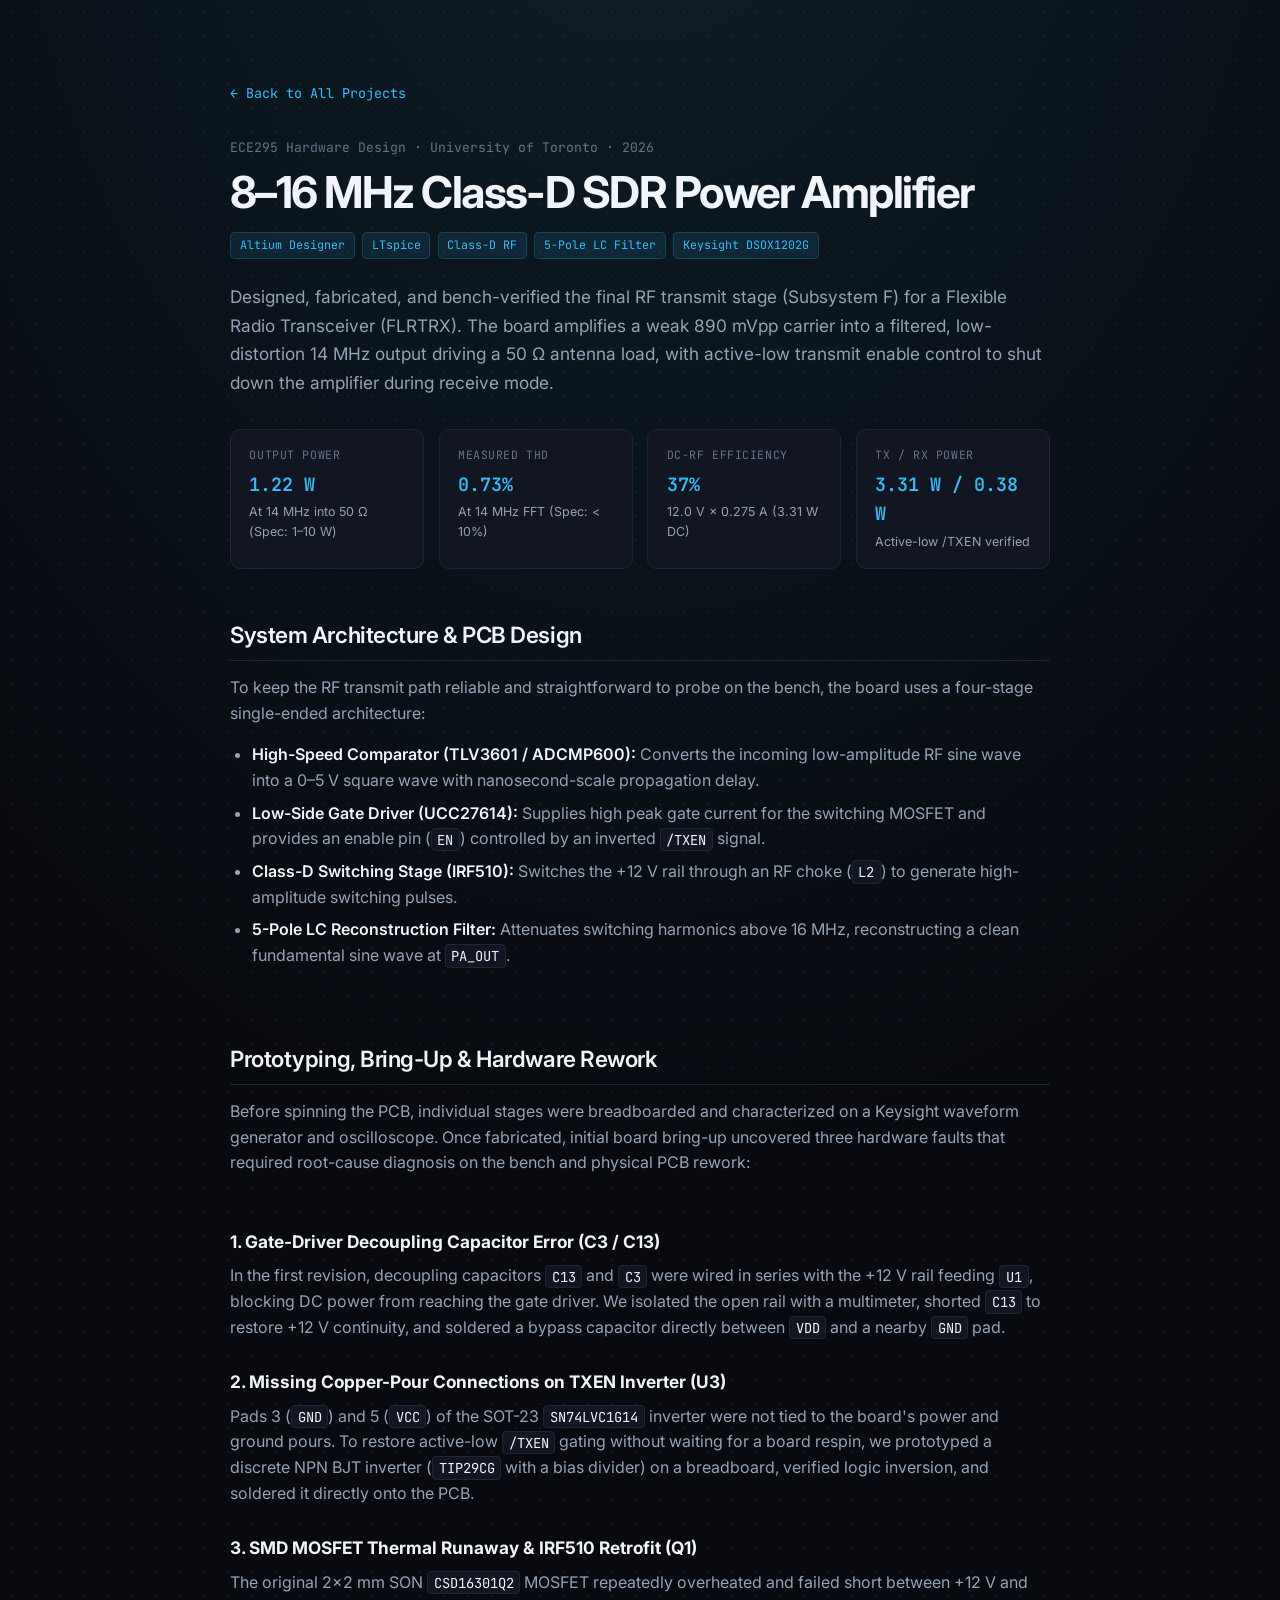
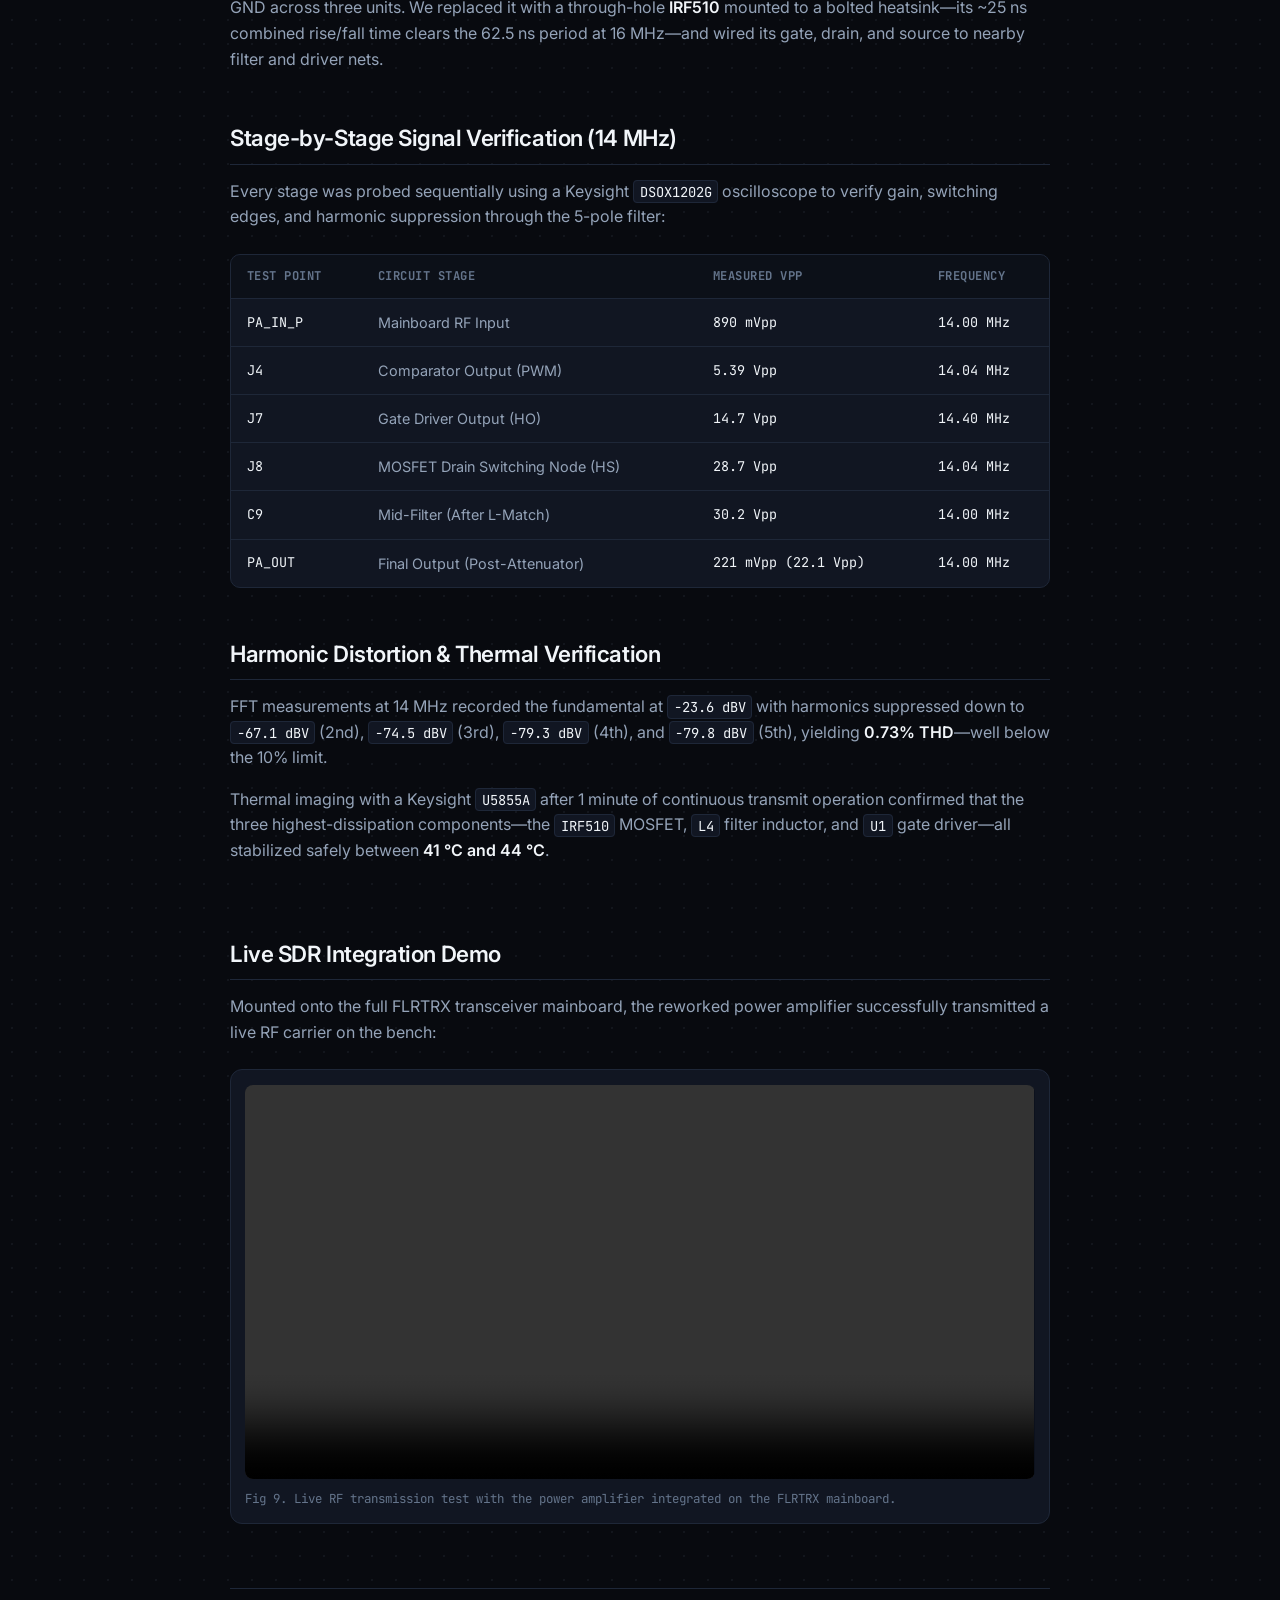
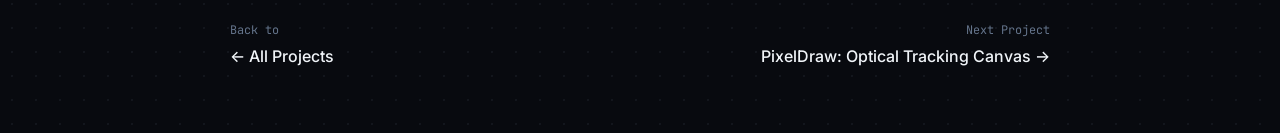
==== projects/sdr-power-amp/index.html @ eee599a6 "Create index.html" ====
<!doctype html>
<html lang="en">
<head>
  <meta charset="utf-8">
  <meta name="viewport" content="width=device-width, initial-scale=1">
  <title>8–16 MHz Class-D SDR Power Amplifier — Luca Mammone</title>
  <meta name="description" content="Design, PCB layout, bench debugging, and RF verification of an 8–16 MHz Class-D power amplifier and 5-pole LC filter for a Software-Defined Radio.">
  <link rel="preconnect" href="https://fonts.googleapis.com">
  <link rel="preconnect" href="https://fonts.gstatic.com" crossorigin>
  <link href="https://fonts.googleapis.com/css2?family=Inter:wght@400;500;600;700&family=JetBrains+Mono:wght@400;500&display=swap" rel="stylesheet">
  <link rel="stylesheet" href="../../style.css">
  <link rel="stylesheet" href="project.css">
</head>
<body>
  <div class="container">
    <article class="article">

      <a href="../../" class="back-link">← Back to All Projects</a>

      <div class="proj-meta">ECE295 Hardware Design · University of Toronto · 2026</div>
      <h1>8–16 MHz Class-D SDR Power Amplifier</h1>

      <div class="tags" style="margin-bottom: 1.5rem;">
        <span>Altium Designer</span>
        <span>LTspice</span>
        <span>Class-D RF</span>
        <span>5-Pole LC Filter</span>
        <span>Keysight DSOX1202G</span>
      </div>

      <p class="lede">
        Designed, fabricated, and bench-verified the final RF transmit stage (Subsystem F) for a Flexible Radio Transceiver (FLRTRX). 
        The board amplifies a weak 890 mVpp carrier into a filtered, low-distortion 14 MHz output driving a 50 &Omega; antenna load, 
        with active-low transmit enable control to shut down the amplifier during receive mode.
      </p>

      <!-- Spec Summary -->
      <div class="spec-grid">
        <div class="spec-box">
          <div class="spec-label">Output Power</div>
          <div class="spec-value">1.22 W</div>
          <div class="spec-note">At 14 MHz into 50 &Omega; (Spec: 1–10 W)</div>
        </div>
        <div class="spec-box">
          <div class="spec-label">Measured THD</div>
          <div class="spec-value">0.73%</div>
          <div class="spec-note">At 14 MHz FFT (Spec: &lt; 10%)</div>
        </div>
        <div class="spec-box">
          <div class="spec-label">DC-RF Efficiency</div>
          <div class="spec-value">37%</div>
          <div class="spec-note">12.0 V &times; 0.275 A (3.31 W DC)</div>
        </div>
        <div class="spec-box">
          <div class="spec-label">TX / RX Power</div>
          <div class="spec-value">3.31 W / 0.38 W</div>
          <div class="spec-note">Active-low /TXEN verified</div>
        </div>
      </div>

      <!-- Architecture -->
      <h2>System Architecture &amp; PCB Design</h2>
      <p>
        To keep the RF transmit path reliable and straightforward to probe on the bench, the board uses a four-stage single-ended architecture:
      </p>
      <ul>
        <li><strong>High-Speed Comparator (TLV3601 / ADCMP600):</strong> Converts the incoming low-amplitude RF sine wave into a 0–5 V square wave with nanosecond-scale propagation delay.</li>
        <li><strong>Low-Side Gate Driver (UCC27614):</strong> Supplies high peak gate current for the switching MOSFET and provides an enable pin (<code>EN</code>) controlled by an inverted <code>/TXEN</code> signal.</li>
        <li><strong>Class-D Switching Stage (IRF510):</strong> Switches the +12 V rail through an RF choke (<code>L2</code>) to generate high-amplitude switching pulses.</li>
        <li><strong>5-Pole LC Reconstruction Filter:</strong> Attenuates switching harmonics above 16 MHz, reconstructing a clean fundamental sine wave at <code>PA_OUT</code>.</li>
      </ul>

      <div class="figure">
        <img src="images/schematic.png" alt="Altium Schematic of the Class-D Power Amplifier and 5-Pole LC Filter" onerror="this.closest('.figure').style.display='none'">
        <div class="caption">Fig 1. Altium schematic divided into Inverter, Comparator, Gate Driver, Class-D Amplifier, and 5-Pole LC Filter blocks.</div>
      </div>

      <div class="gallery-2">
        <div class="figure">
          <img src="images/pcb-2d.png" alt="Altium 2D PCB Layout" onerror="this.closest('.figure').style.display='none'">
          <div class="caption">Fig 2. 2-layer Altium PCB layout with top +12 V copper pour and bottom GND plane.</div>
        </div>
        <div class="figure">
          <img src="images/pcb-3d.png" alt="Altium 3D PCB Render" onerror="this.closest('.figure').style.display='none'">
          <div class="caption">Fig 3. 3D board render showing the revised MOSFET footprint and decoupling placement.</div>
        </div>
      </div>

      <!-- Prototyping & Debugging -->
      <h2>Prototyping, Bring-Up &amp; Hardware Rework</h2>
      <p>
        Before spinning the PCB, individual stages were breadboarded and characterized on a Keysight waveform generator and oscilloscope. 
        Once fabricated, initial board bring-up uncovered three hardware faults that required root-cause diagnosis on the bench and physical PCB rework:
      </p>

      <div class="gallery-2">
        <div class="figure">
          <img src="images/breadboard.jpg" alt="Breadboard prototype under oscilloscope probe" onerror="this.closest('.figure').style.display='none'">
          <div class="caption">Fig 4. Early breadboard stage validation using SMD breakout adapters.</div>
        </div>
        <div class="figure">
          <img src="images/bench-scope.jpg" alt="Keysight DSOX1202G oscilloscope waveform verification" onerror="this.closest('.figure').style.display='none'">
          <div class="caption">Fig 5. Bench verification of comparator switching edges against the RF sine input.</div>
        </div>
      </div>

      <h3>1. Gate-Driver Decoupling Capacitor Error (C3 / C13)</h3>
      <p>
        In the first revision, decoupling capacitors <code>C13</code> and <code>C3</code> were wired in series with the +12 V rail feeding <code>U1</code>, blocking DC power from reaching the gate driver. 
        We isolated the open rail with a multimeter, shorted <code>C13</code> to restore +12 V continuity, and soldered a bypass capacitor directly between <code>VDD</code> and a nearby <code>GND</code> pad.
      </p>

      <h3>2. Missing Copper-Pour Connections on TXEN Inverter (U3)</h3>
      <p>
        Pads 3 (<code>GND</code>) and 5 (<code>VCC</code>) of the SOT-23 <code>SN74LVC1G14</code> inverter were not tied to the board's power and ground pours. 
        To restore active-low <code>/TXEN</code> gating without waiting for a board respin, we prototyped a discrete NPN BJT inverter (<code>TIP29CG</code> with a bias divider) on a breadboard, verified logic inversion, and soldered it directly onto the PCB.
      </p>

      <h3>3. SMD MOSFET Thermal Runaway &amp; IRF510 Retrofit (Q1)</h3>
      <p>
        The original 2&times;2 mm SON <code>CSD16301Q2</code> MOSFET repeatedly overheated and failed short between +12 V and GND across three units. 
        We replaced it with a through-hole <strong>IRF510</strong> mounted to a bolted heatsink—its ~25 ns combined rise/fall time clears the 62.5 ns period at 16 MHz—and wired its gate, drain, and source to nearby filter and driver nets.
      </p>

      <div class="figure">
        <img src="images/assembled-pcb.jpg" alt="Final Assembled and Reworked Power Amplifier PCB" onerror="this.closest('.figure').style.display='none'">
        <div class="caption">Fig 6. Final working PCB featuring the bolted heatsinked IRF510 retrofit, discrete TIP29CG inverter patch, and corrected C3/C13 decoupling.</div>
      </div>

      <!-- Signal Transformation -->
      <h2>Stage-by-Stage Signal Verification (14 MHz)</h2>
      <p>
        Every stage was probed sequentially using a Keysight <code>DSOX1202G</code> oscilloscope to verify gain, switching edges, and harmonic suppression through the 5-pole filter:
      </p>

      <div class="table-wrap">
        <table>
          <thead>
            <tr>
              <th>Test Point</th>
              <th>Circuit Stage</th>
              <th>Measured Vpp</th>
              <th>Frequency</th>
            </tr>
          </thead>
          <tbody>
            <tr>
              <td>PA_IN_P</td>
              <td>Mainboard RF Input</td>
              <td class="mono">890 mVpp</td>
              <td class="mono">14.00 MHz</td>
            </tr>
            <tr>
              <td>J4</td>
              <td>Comparator Output (PWM)</td>
              <td class="mono">5.39 Vpp</td>
              <td class="mono">14.04 MHz</td>
            </tr>
            <tr>
              <td>J7</td>
              <td>Gate Driver Output (HO)</td>
              <td class="mono">14.7 Vpp</td>
              <td class="mono">14.40 MHz</td>
            </tr>
            <tr>
              <td>J8</td>
              <td>MOSFET Drain Switching Node (HS)</td>
              <td class="mono">28.7 Vpp</td>
              <td class="mono">14.04 MHz</td>
            </tr>
            <tr>
              <td>C9</td>
              <td>Mid-Filter (After L-Match)</td>
              <td class="mono">30.2 Vpp</td>
              <td class="mono">14.00 MHz</td>
            </tr>
            <tr>
              <td>PA_OUT</td>
              <td>Final Output (Post-Attenuator)</td>
              <td class="mono">221 mVpp (22.1 Vpp)</td>
              <td class="mono">14.00 MHz</td>
            </tr>
          </tbody>
        </table>
      </div>

      <h2>Harmonic Distortion &amp; Thermal Verification</h2>
      <p>
        FFT measurements at 14 MHz recorded the fundamental at <code>&minus;23.6 dBV</code> with harmonics suppressed down to <code>&minus;67.1 dBV</code> (2nd), <code>&minus;74.5 dBV</code> (3rd), <code>&minus;79.3 dBV</code> (4th), and <code>&minus;79.8 dBV</code> (5th), yielding <strong>0.73% THD</strong>—well below the 10% limit.
      </p>
      <p>
        Thermal imaging with a Keysight <code>U5855A</code> after 1 minute of continuous transmit operation confirmed that the three highest-dissipation components—the <code>IRF510</code> MOSFET, <code>L4</code> filter inductor, and <code>U1</code> gate driver—all stabilized safely between <strong>41 &deg;C and 44 &deg;C</strong>.
      </p>

      <div class="gallery-2">
        <div class="figure">
          <img src="images/fft-thd.png" alt="14 MHz FFT Spectrum showing 0.73% THD" onerror="this.closest('.figure').style.display='none'">
          <div class="caption">Fig 7. Output FFT at 14 MHz showing 43.5 dB of 2nd-harmonic suppression (0.73% THD).</div>
        </div>
        <div class="figure">
          <img src="images/thermal.png" alt="Keysight U5855A Thermal Imaging of IRF510, L4, and U1" onerror="this.closest('.figure').style.display='none'">
          <div class="caption">Fig 8. Keysight U5855A thermal check after 1 minute of TX: Q1, L4, and U1 all held at 41–44 &deg;C.</div>
        </div>
      </div>

      <!-- Live Working Demo -->
      <h2>Live SDR Integration Demo</h2>
      <p>
        Mounted onto the full FLRTRX transceiver mainboard, the reworked power amplifier successfully transmitted a live RF carrier on the bench:
      </p>

      <div class="figure">
        <video controls playsinline preload="metadata">
          <source src="images/demo.mp4" type="video/mp4">
          <source src="images/demo.mov" type="video/quicktime">
        </video>
        <div class="caption">Fig 9. Live RF transmission test with the power amplifier integrated on the FLRTRX mainboard.</div>
      </div>

      <!-- Bottom Navigation -->
      <nav class="bottom-nav">
        <div>
          <span class="nav-hint">Back to</span>
          <a href="../../">← All Projects</a>
        </div>
        <div style="text-align: right;">
          <span class="nav-hint">Next Project</span>
          <a href="../pixeldraw/">PixelDraw: Optical Tracking Canvas →</a>
        </div>
      </nav>

    </article>
  </div>
</body>
</html>
---- style.css ----
:root {
  --bg: #080a0f;
  --surface: #111622;
  --surface-hover: #161d2d;
  --border: #1e2738;
  --border-bright: #334155;
  --text-main: #f1f5f9;
  --text-muted: #94a3b8;
  --text-dim: #64748b;
  --accent: #38bdf8;
  --accent-dim: rgba(56, 189, 248, 0.1);
  --green: #10b981;
}

* {
  box-sizing: border-box;
  margin: 0;
  padding: 0;
}

body {
  background-color: var(--bg);
  background-image:
    radial-gradient(ellipse 80% 45% at 50% -10%, rgba(56, 189, 248, 0.12), transparent),
    radial-gradient(rgba(148, 163, 184, 0.08) 1px, transparent 1px);
  background-size: 100% 100%, 24px 24px;
  color: var(--text-main);
  font-family: 'Inter', -apple-system, BlinkMacSystemFont, sans-serif;
  line-height: 1.6;
  -webkit-font-smoothing: antialiased;
}

.container {
  max-width: 1020px;
  margin: 0 auto;
  padding: 5rem 1.5rem 4rem;
}

/* Hero Section */
.hero {
  margin-bottom: 4.5rem;
  padding-bottom: 3.5rem;
  border-bottom: 1px solid var(--border);
}

.status-badge {
  display: inline-flex;
  align-items: center;
  gap: 0.55rem;
  background: rgba(16, 185, 129, 0.08);
  border: 1px solid rgba(16, 185, 129, 0.28);
  color: #34d399;
  font-family: 'JetBrains Mono', monospace;
  font-size: 0.78rem;
  padding: 0.38rem 0.85rem;
  border-radius: 999px;
  margin-bottom: 1.5rem;
}

.pulse-dot {
  width: 7px;
  height: 7px;
  background-color: var(--green);
  border-radius: 50%;
  box-shadow: 0 0 8px var(--green);
  animation: pulse 2s infinite;
}

@keyframes pulse {
  0%, 100% { opacity: 1; transform: scale(1); }
  50% { opacity: 0.5; transform: scale(0.85); }
}

h1 {
  font-size: clamp(2.5rem, 5vw, 3.5rem);
  font-weight: 700;
  letter-spacing: -0.035em;
  line-height: 1.1;
  margin-bottom: 0.5rem;
}

.subtitle {
  font-size: 1.15rem;
  color: var(--accent);
  font-weight: 500;
  margin-bottom: 1.25rem;
}

.bio {
  color: var(--text-muted);
  max-width: 64ch;
  font-size: 1.02rem;
  margin-bottom: 2rem;
}

.links {
  display: flex;
  flex-wrap: wrap;
  gap: 0.75rem;
}

.btn {
  display: inline-flex;
  align-items: center;
  padding: 0.62rem 1.2rem;
  border-radius: 8px;
  font-size: 0.9rem;
  font-weight: 500;
  text-decoration: none;
  transition: all 0.18s ease;
}

.btn-primary {
  background-color: var(--text-main);
  color: var(--bg);
  font-weight: 600;
}

.btn-primary:hover {
  background-color: #ffffff;
  transform: translateY(-1px);
  box-shadow: 0 6px 20px rgba(255, 255, 255, 0.12);
}

.btn-secondary {
  background-color: var(--surface);
  color: var(--text-main);
  border: 1px solid var(--border);
}

.btn-secondary:hover {
  background-color: var(--surface-hover);
  border-color: var(--border-bright);
  transform: translateY(-1px);
}

/* Section Header */
.section-header {
  display: flex;
  justify-content: space-between;
  align-items: baseline;
  margin-bottom: 2rem;
}

h2 {
  font-size: 1.6rem;
  font-weight: 600;
  letter-spacing: -0.02em;
}

.mono-label {
  font-family: 'JetBrains Mono', monospace;
  font-size: 0.8rem;
  color: var(--text-dim);
  text-transform: uppercase;
  letter-spacing: 0.05em;
}

/* Project Grid */
.project-grid {
  display: grid;
  grid-template-columns: repeat(auto-fill, minmax(300px, 1fr));
  gap: 1.5rem;
}

.card {
  background-color: var(--surface);
  border: 1px solid var(--border);
  border-radius: 14px;
  overflow: hidden;
  display: flex;
  flex-direction: column;
  transition: transform 0.2s ease, border-color 0.2s ease, box-shadow 0.2s ease;
}

.card:hover {
  transform: translateY(-4px);
  border-color: rgba(56, 189, 248, 0.45);
  box-shadow: 0 14px 32px rgba(0, 0, 0, 0.45);
}

.card-media {
  position: relative;
  height: 175px;
  background-color: #0c111d;
  background-image:
    linear-gradient(rgba(56, 189, 248, 0.06) 1px, transparent 1px),
    linear-gradient(90deg, rgba(56, 189, 248, 0.06) 1px, transparent 1px);
  background-size: 20px 20px;
  border-bottom: 1px solid var(--border);
  overflow: hidden;
}

.card-media img {
  width: 100%;
  height: 100%;
  object-fit: cover;
  display: block;
}

.year-tag {
  position: absolute;
  top: 0.75rem;
  right: 0.75rem;
  background: rgba(8, 10, 15, 0.85);
  backdrop-filter: blur(6px);
  border: 1px solid var(--border);
  color: var(--text-muted);
  font-family: 'JetBrains Mono', monospace;
  font-size: 0.74rem;
  padding: 0.2rem 0.55rem;
  border-radius: 6px;
}

.card-body {
  padding: 1.5rem;
  display: flex;
  flex-direction: column;
  flex-grow: 1;
}

.card h3 {
  font-size: 1.15rem;
  font-weight: 600;
  letter-spacing: -0.015em;
  margin-bottom: 0.6rem;
  color: var(--text-main);
}

.card-desc {
  color: var(--text-muted);
  font-size: 0.92rem;
  margin-bottom: 1.25rem;
  flex-grow: 1;
}

.tags {
  display: flex;
  flex-wrap: wrap;
  gap: 0.45rem;
  margin-bottom: 1.35rem;
}

.tags span {
  font-family: 'JetBrains Mono', monospace;
  font-size: 0.73rem;
  background: var(--accent-dim);
  color: var(--accent);
  border: 1px solid rgba(56, 189, 248, 0.2);
  padding: 0.2rem 0.55rem;
  border-radius: 5px;
}

.card-actions {
  display: flex;
  justify-content: space-between;
  align-items: center;
  padding-top: 1rem;
  border-top: 1px solid var(--border);
  font-size: 0.88rem;
}

.link-detail {
  color: var(--text-main);
  text-decoration: none;
  font-weight: 500;
  transition: color 0.15s ease;
}

.link-detail:hover {
  color: var(--accent);
}

.link-code {
  font-family: 'JetBrains Mono', monospace;
  color: var(--text-muted);
  text-decoration: none;
  font-size: 0.82rem;
  transition: color 0.15s ease;
}

.link-code:hover {
  color: var(--text-main);
}

/* Footer */
.footer {
  margin-top: 5rem;
  padding-top: 2rem;
  border-top: 1px solid var(--border);
  text-align: center;
  color: var(--text-dim);
  font-family: 'JetBrains Mono', monospace;
  font-size: 0.82rem;
}

@media (max-width: 640px) {
  .container {
    padding: 3rem 1.25rem 2.5rem;
  }
  .section-header {
    flex-direction: column;
    gap: 0.35rem;
  }
  .project-grid {
    grid-template-columns: 1fr;
  }
}
---- projects/sdr-power-amp/project.css ----
.article {
  max-width: 820px;
  margin: 0 auto;
}

.back-link {
  display: inline-flex;
  align-items: center;
  gap: 0.4rem;
  color: var(--accent);
  text-decoration: none;
  font-family: 'JetBrains Mono', monospace;
  font-size: 0.84rem;
  margin-bottom: 2rem;
}

.back-link:hover {
  text-decoration: underline;
}

.proj-meta {
  font-family: 'JetBrains Mono', monospace;
  font-size: 0.82rem;
  color: var(--text-dim);
  margin-bottom: 0.65rem;
}

.article h1 {
  font-size: clamp(2rem, 4vw, 2.75rem);
  margin-bottom: 1rem;
}

.lede {
  font-size: 1.08rem;
  color: var(--text-muted);
  margin-bottom: 1.75rem;
  line-height: 1.65;
}

/* Spec Summary Grid */
.spec-grid {
  display: grid;
  grid-template-columns: repeat(auto-fit, minmax(170px, 1fr));
  gap: 0.9rem;
  margin: 2rem 0 2.75rem;
}

.spec-box {
  background: var(--surface);
  border: 1px solid var(--border);
  border-radius: 10px;
  padding: 1rem 1.15rem;
}

.spec-label {
  font-family: 'JetBrains Mono', monospace;
  font-size: 0.72rem;
  text-transform: uppercase;
  letter-spacing: 0.05em;
  color: var(--text-dim);
  margin-bottom: 0.3rem;
}

.spec-value {
  font-family: 'JetBrains Mono', monospace;
  font-size: 1.15rem;
  font-weight: 600;
  color: var(--accent);
}

.spec-note {
  font-size: 0.78rem;
  color: var(--text-muted);
  margin-top: 0.2rem;
}

/* Prose & Sections */
.article h2 {
  font-size: 1.4rem;
  margin-top: 3rem;
  margin-bottom: 0.85rem;
  padding-bottom: 0.5rem;
  border-bottom: 1px solid var(--border);
}

.article h3 {
  font-size: 1.08rem;
  color: var(--text-main);
  margin-top: 1.75rem;
  margin-bottom: 0.5rem;
}

.article p {
  color: var(--text-muted);
  margin-bottom: 1rem;
}

.article ul {
  color: var(--text-muted);
  padding-left: 1.35rem;
  margin-bottom: 1.25rem;
}

.article li {
  margin-bottom: 0.45rem;
}

.article strong {
  color: var(--text-main);
  font-weight: 600;
}

.article code {
  font-family: 'JetBrains Mono', monospace;
  font-size: 0.86em;
  background: var(--surface);
  border: 1px solid var(--border);
  padding: 0.1rem 0.35rem;
  border-radius: 4px;
  color: var(--text-main);
}

/* Figures, Galleries & Video */
.figure {
  background: var(--surface);
  border: 1px solid var(--border);
  border-radius: 12px;
  padding: 0.9rem;
  margin: 1.5rem 0;
}

.figure img,
.figure video {
  width: 100%;
  border-radius: 8px;
  display: block;
  background: #0c111d;
}

.figure video {
  max-height: 540px;
}

.caption {
  font-family: 'JetBrains Mono', monospace;
  font-size: 0.78rem;
  color: var(--text-dim);
  margin-top: 0.7rem;
  line-height: 1.5;
}

.gallery-2 {
  display: grid;
  grid-template-columns: repeat(2, 1fr);
  gap: 1rem;
  margin: 1.5rem 0;
}

.gallery-2 .figure {
  margin: 0;
}

/* Data Table */
.table-wrap {
  overflow-x: auto;
  margin: 1.5rem 0;
  border: 1px solid var(--border);
  border-radius: 10px;
  background: var(--surface);
}

table {
  width: 100%;
  border-collapse: collapse;
  font-size: 0.9rem;
}

th, td {
  text-align: left;
  padding: 0.75rem 1rem;
  border-bottom: 1px solid var(--border);
}

th {
  font-family: 'JetBrains Mono', monospace;
  font-size: 0.76rem;
  text-transform: uppercase;
  letter-spacing: 0.04em;
  color: var(--text-dim);
  background: rgba(8, 10, 15, 0.5);
}

td {
  color: var(--text-muted);
}

td:first-child,
td.mono {
  font-family: 'JetBrains Mono', monospace;
  color: var(--text-main);
  font-size: 0.84rem;
}

tr:last-child td {
  border-bottom: none;
}

/* Bottom Project Nav */
.bottom-nav {
  display: flex;
  justify-content: space-between;
  align-items: center;
  margin-top: 4rem;
  padding-top: 2rem;
  border-top: 1px solid var(--border);
  gap: 1rem;
  flex-wrap: wrap;
}

.bottom-nav a {
  text-decoration: none;
  color: var(--text-main);
  font-weight: 500;
}

.bottom-nav a:hover {
  color: var(--accent);
}

.nav-hint {
  display: block;
  font-family: 'JetBrains Mono', monospace;
  font-size: 0.74rem;
  color: var(--text-dim);
  margin-bottom: 0.2rem;
}

@media (max-width: 680px) {
  .gallery-2 {
    grid-template-columns: 1fr;
  }
}
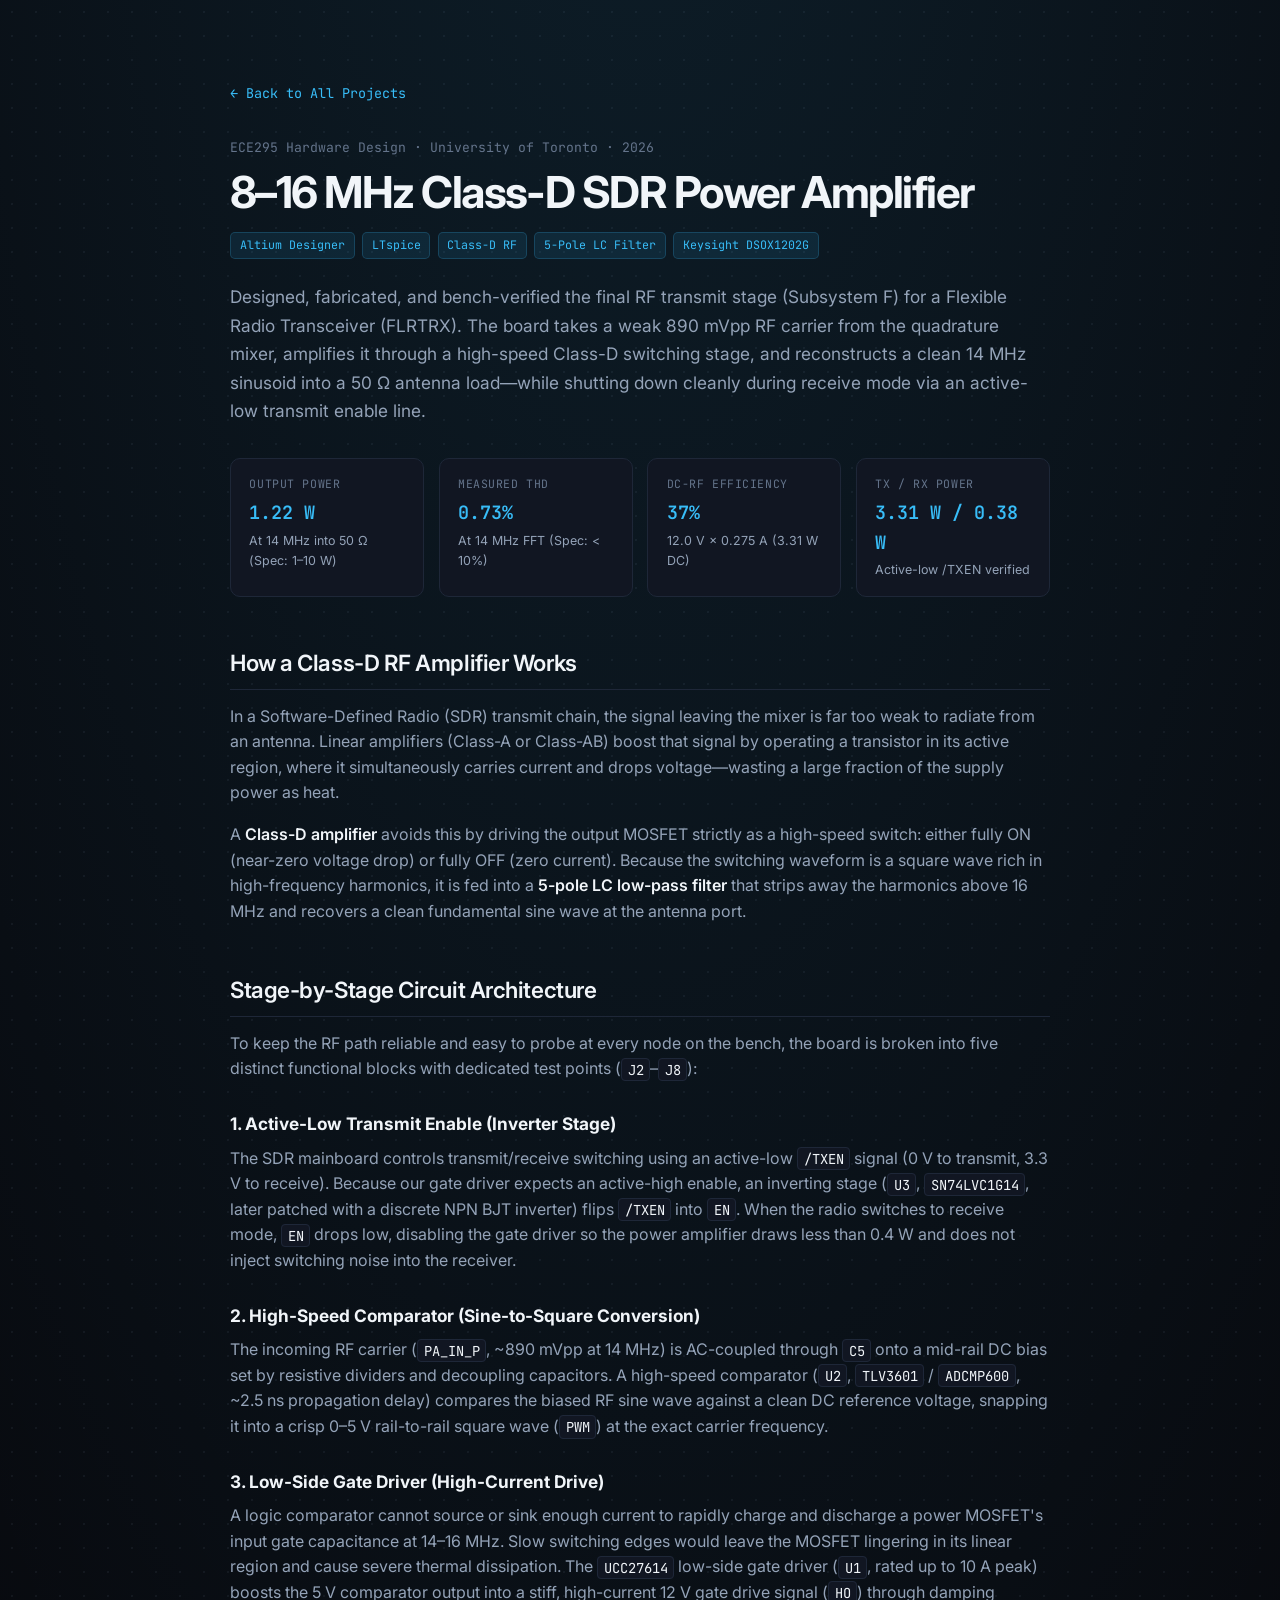
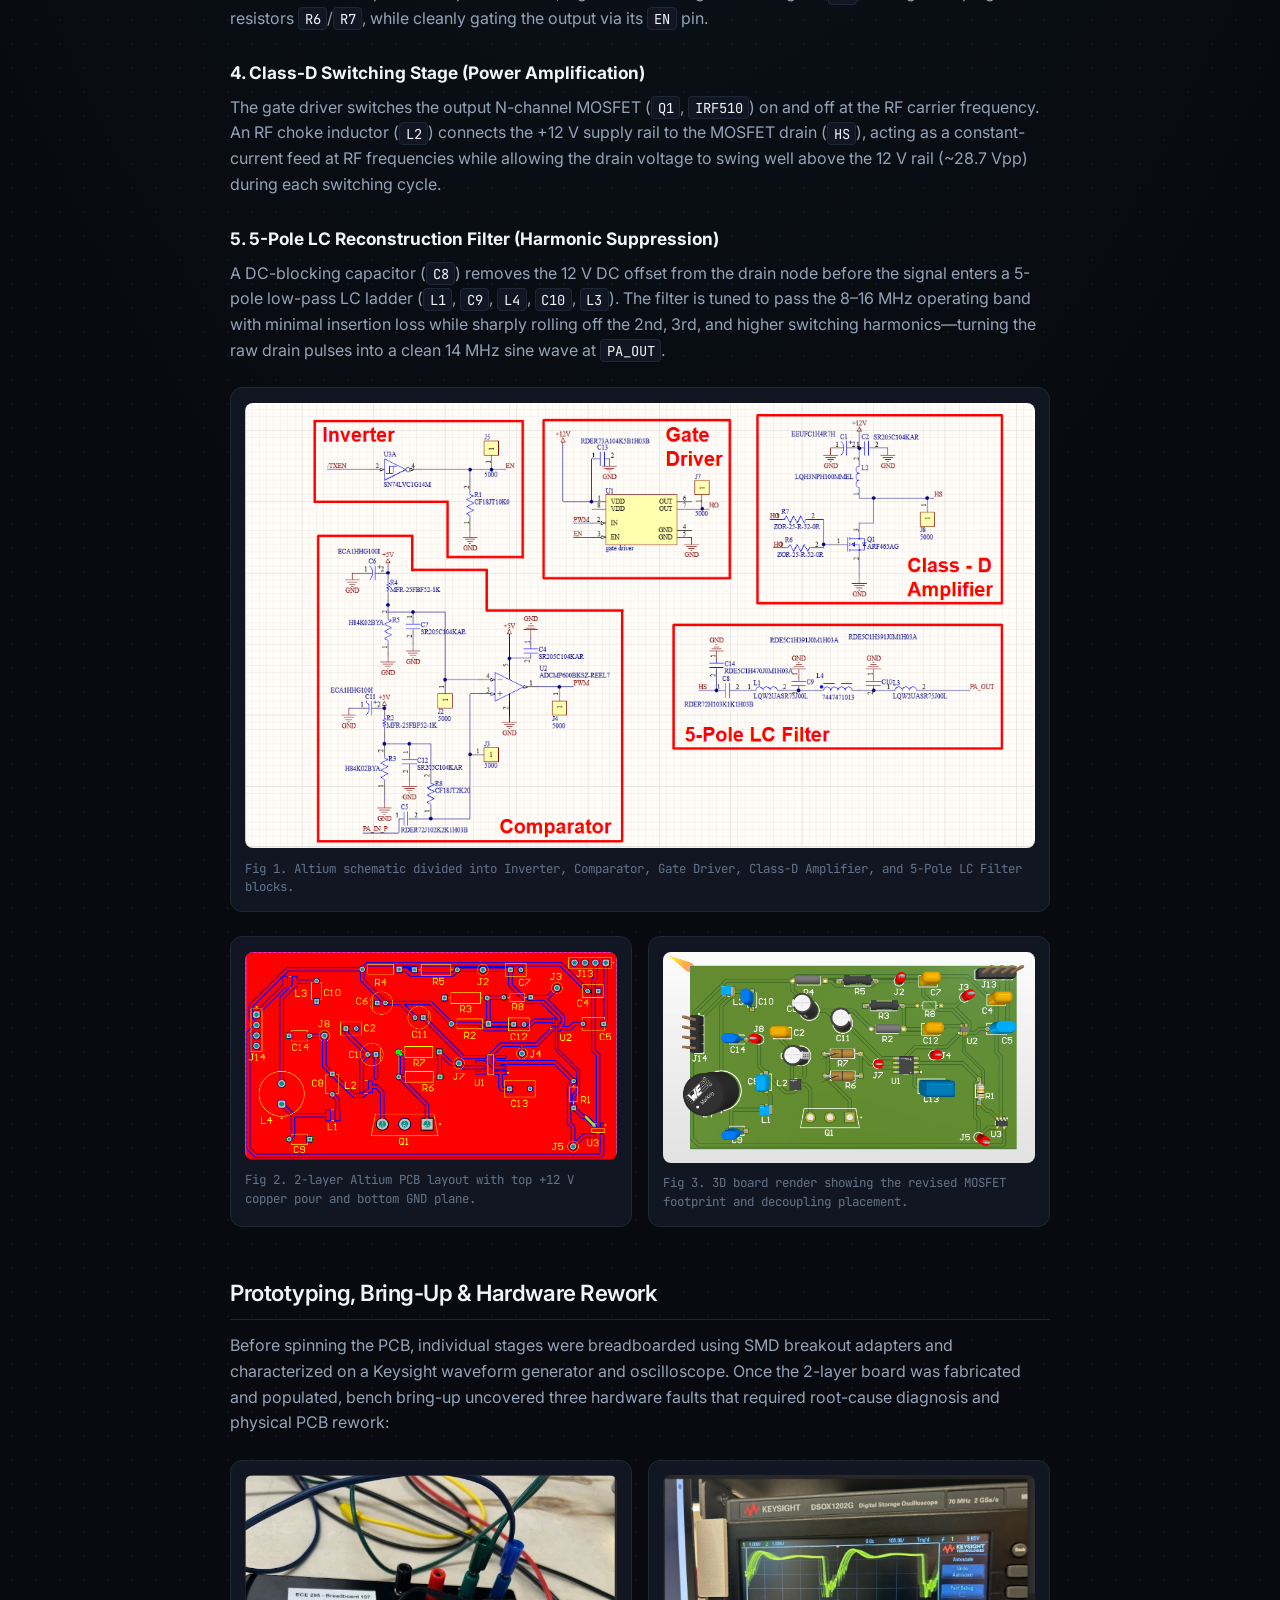
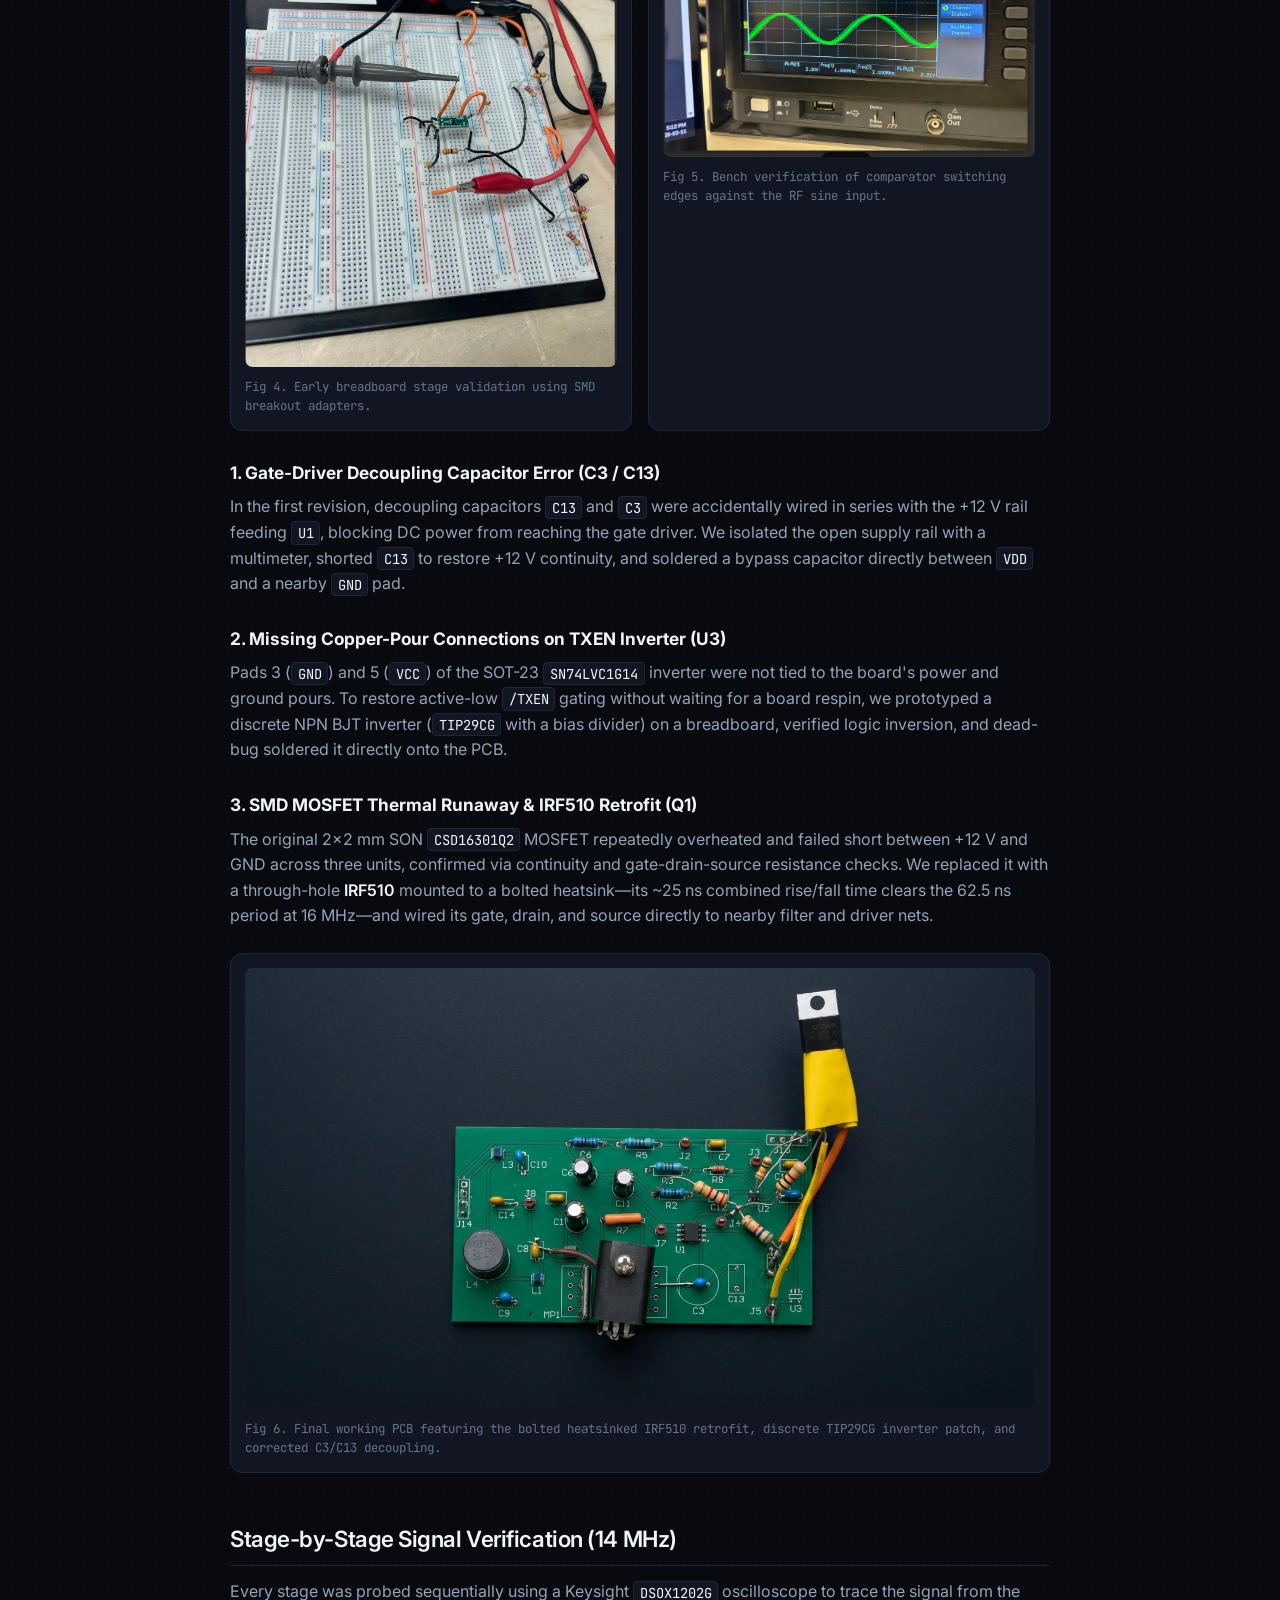
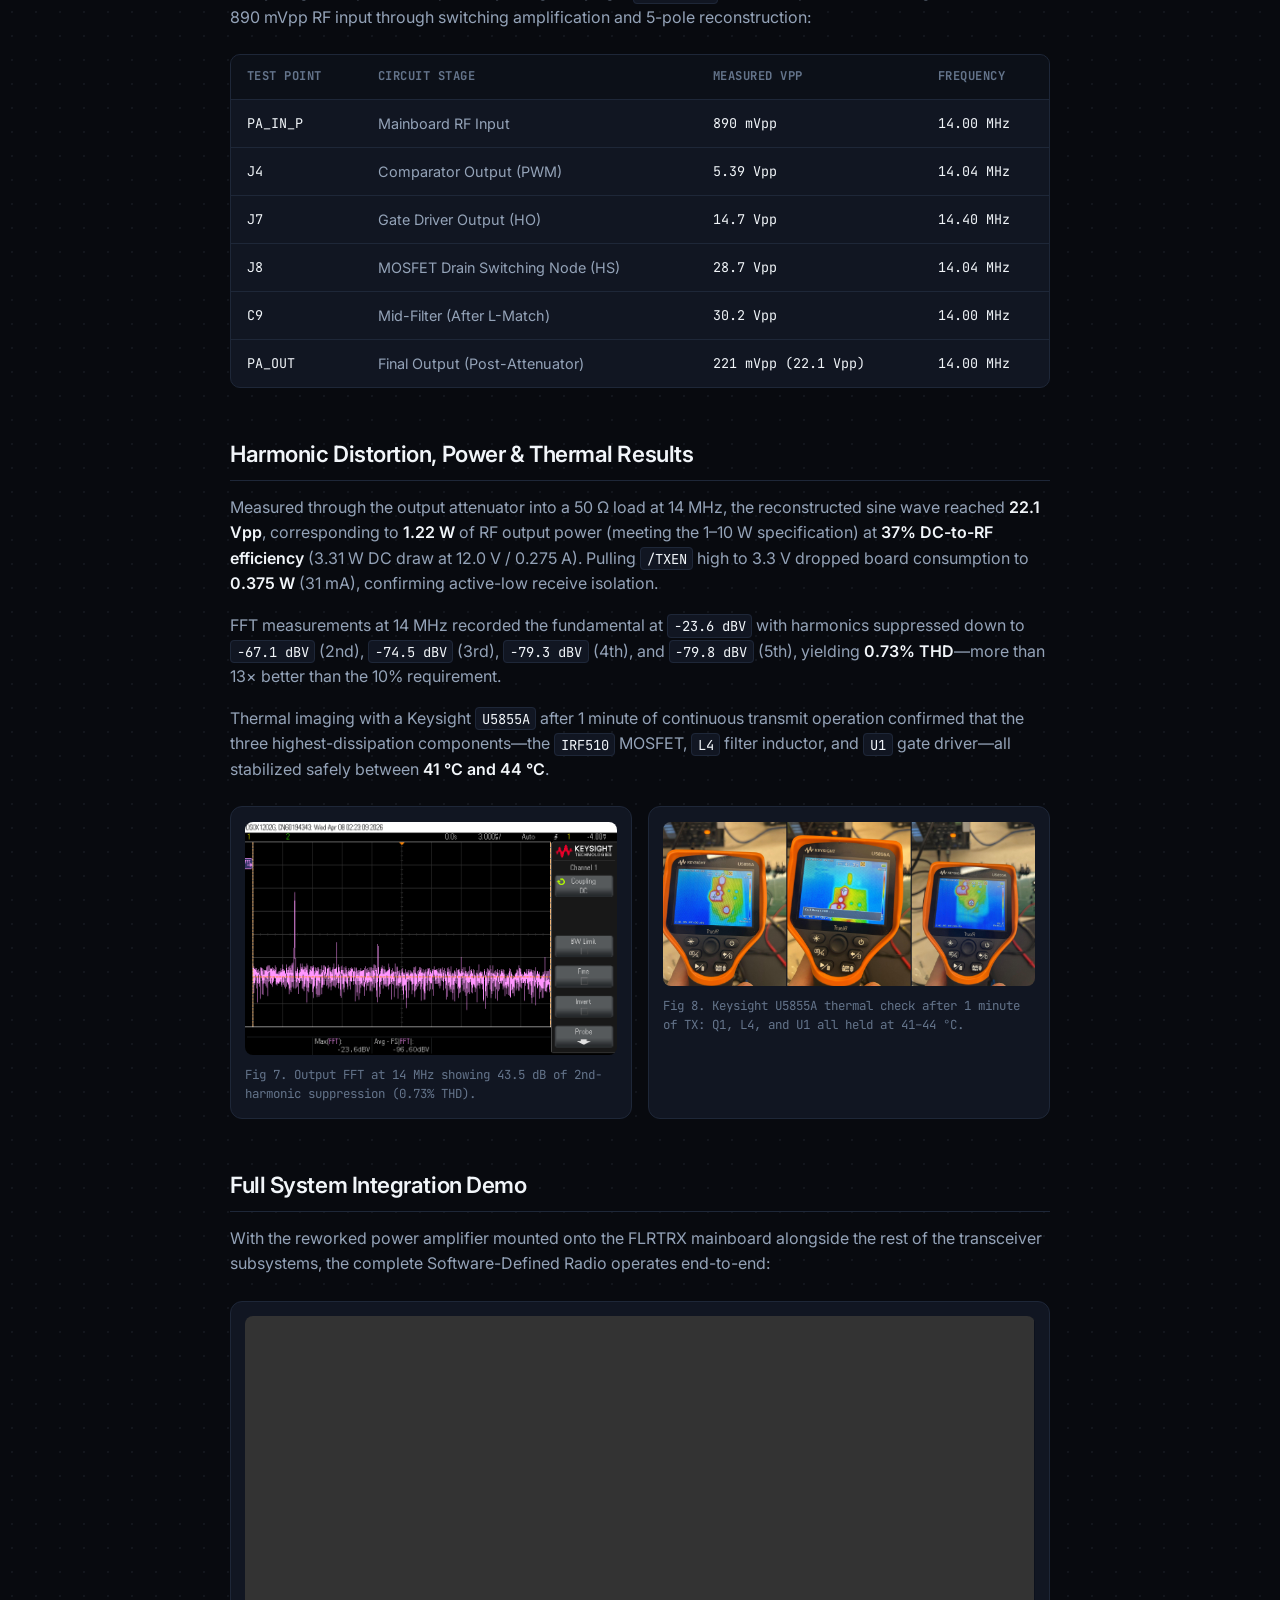
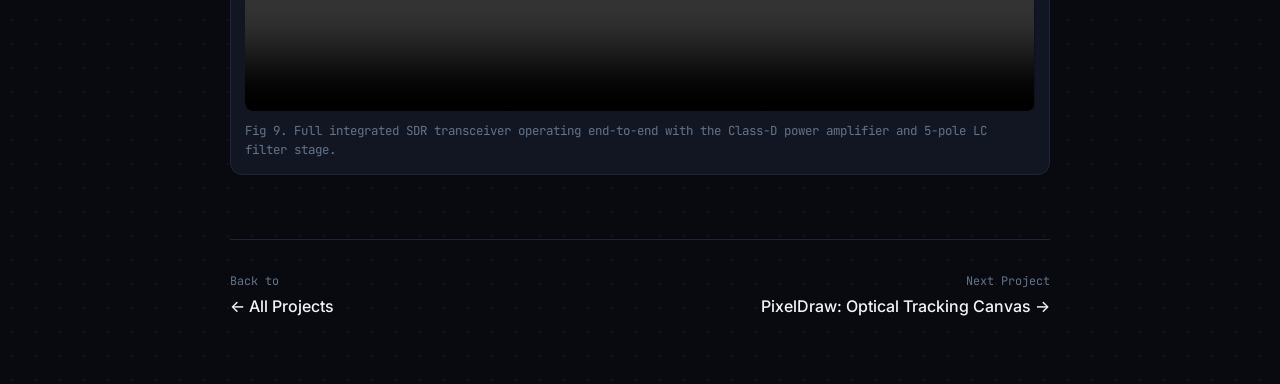
==== commit 60240f4e: "Update index.html" ====
--- a/projects/sdr-power-amp/index.html
+++ b/projects/sdr-power-amp/index.html
@@ -4,7 +4,7 @@
   <meta charset="utf-8">
   <meta name="viewport" content="width=device-width, initial-scale=1">
   <title>8–16 MHz Class-D SDR Power Amplifier — Luca Mammone</title>
-  <meta name="description" content="Design, PCB layout, bench debugging, and RF verification of an 8–16 MHz Class-D power amplifier and 5-pole LC filter for a Software-Defined Radio.">
+  <meta name="description" content="In-depth design, PCB layout, bench debugging, and RF verification of an 8–16 MHz Class-D power amplifier and 5-pole LC filter for a Software-Defined Radio.">
   <link rel="preconnect" href="https://fonts.googleapis.com">
   <link rel="preconnect" href="https://fonts.gstatic.com" crossorigin>
   <link href="https://fonts.googleapis.com/css2?family=Inter:wght@400;500;600;700&family=JetBrains+Mono:wght@400;500&display=swap" rel="stylesheet">
@@ -15,10 +15,10 @@
   <div class="container">
     <article class="article">
 
-      <a href="../../" class="back-link">← Back to All Projects</a>
-
-      <div class="proj-meta">ECE295 Hardware Design · University of Toronto · 2026</div>
-      <h1>8–16 MHz Class-D SDR Power Amplifier</h1>
+      <a href="../../" class="back-link">&larr; Back to All Projects</a>
+
+      <div class="proj-meta">ECE295 Hardware Design &middot; University of Toronto &middot; 2026</div>
+      <h1>8&ndash;16 MHz Class-D SDR Power Amplifier</h1>
 
       <div class="tags" style="margin-bottom: 1.5rem;">
         <span>Altium Designer</span>
@@ -30,8 +30,8 @@
 
       <p class="lede">
         Designed, fabricated, and bench-verified the final RF transmit stage (Subsystem F) for a Flexible Radio Transceiver (FLRTRX). 
-        The board amplifies a weak 890 mVpp carrier into a filtered, low-distortion 14 MHz output driving a 50 &Omega; antenna load, 
-        with active-low transmit enable control to shut down the amplifier during receive mode.
+        The board takes a weak 890 mVpp RF carrier from the quadrature mixer, amplifies it through a high-speed Class-D switching stage, 
+        and reconstructs a clean 14 MHz sinusoid into a 50 &Omega; antenna load&mdash;while shutting down cleanly during receive mode via an active-low transmit enable line.
       </p>
 
       <!-- Spec Summary -->
@@ -39,7 +39,7 @@
         <div class="spec-box">
           <div class="spec-label">Output Power</div>
           <div class="spec-value">1.22 W</div>
-          <div class="spec-note">At 14 MHz into 50 &Omega; (Spec: 1–10 W)</div>
+          <div class="spec-note">At 14 MHz into 50 &Omega; (Spec: 1&ndash;10 W)</div>
         </div>
         <div class="spec-box">
           <div class="spec-label">Measured THD</div>
@@ -58,17 +58,54 @@
         </div>
       </div>
 
-      <!-- Architecture -->
-      <h2>System Architecture &amp; PCB Design</h2>
-      <p>
-        To keep the RF transmit path reliable and straightforward to probe on the bench, the board uses a four-stage single-ended architecture:
-      </p>
-      <ul>
-        <li><strong>High-Speed Comparator (TLV3601 / ADCMP600):</strong> Converts the incoming low-amplitude RF sine wave into a 0–5 V square wave with nanosecond-scale propagation delay.</li>
-        <li><strong>Low-Side Gate Driver (UCC27614):</strong> Supplies high peak gate current for the switching MOSFET and provides an enable pin (<code>EN</code>) controlled by an inverted <code>/TXEN</code> signal.</li>
-        <li><strong>Class-D Switching Stage (IRF510):</strong> Switches the +12 V rail through an RF choke (<code>L2</code>) to generate high-amplitude switching pulses.</li>
-        <li><strong>5-Pole LC Reconstruction Filter:</strong> Attenuates switching harmonics above 16 MHz, reconstructing a clean fundamental sine wave at <code>PA_OUT</code>.</li>
-      </ul>
+      <!-- How It Works / Why Class-D -->
+      <h2>How a Class-D RF Amplifier Works</h2>
+      <p>
+        In a Software-Defined Radio (SDR) transmit chain, the signal leaving the mixer is far too weak to radiate from an antenna. 
+        Linear amplifiers (Class-A or Class-AB) boost that signal by operating a transistor in its active region, where it simultaneously carries current and drops voltage&mdash;wasting a large fraction of the supply power as heat.
+      </p>
+      <p>
+        A <strong>Class-D amplifier</strong> avoids this by driving the output MOSFET strictly as a high-speed switch: either fully ON (near-zero voltage drop) or fully OFF (zero current). 
+        Because the switching waveform is a square wave rich in high-frequency harmonics, it is fed into a <strong>5-pole LC low-pass filter</strong> that strips away the harmonics above 16 MHz and recovers a clean fundamental sine wave at the antenna port.
+      </p>
+
+      <!-- Stage-by-Stage Architecture -->
+      <h2>Stage-by-Stage Circuit Architecture</h2>
+      <p>
+        To keep the RF path reliable and easy to probe at every node on the bench, the board is broken into five distinct functional blocks with dedicated test points (<code>J2</code>&ndash;<code>J8</code>):
+      </p>
+
+      <h3>1. Active-Low Transmit Enable (Inverter Stage)</h3>
+      <p>
+        The SDR mainboard controls transmit/receive switching using an active-low <code>/TXEN</code> signal (0 V to transmit, 3.3 V to receive). 
+        Because our gate driver expects an active-high enable, an inverting stage (<code>U3</code>, <code>SN74LVC1G14</code>, later patched with a discrete NPN BJT inverter) flips <code>/TXEN</code> into <code>EN</code>. 
+        When the radio switches to receive mode, <code>EN</code> drops low, disabling the gate driver so the power amplifier draws less than 0.4 W and does not inject switching noise into the receiver.
+      </p>
+
+      <h3>2. High-Speed Comparator (Sine-to-Square Conversion)</h3>
+      <p>
+        The incoming RF carrier (<code>PA_IN_P</code>, ~890 mVpp at 14 MHz) is AC-coupled through <code>C5</code> onto a mid-rail DC bias set by resistive dividers and decoupling capacitors. 
+        A high-speed comparator (<code>U2</code>, <code>TLV3601</code> / <code>ADCMP600</code>, ~2.5 ns propagation delay) compares the biased RF sine wave against a clean DC reference voltage, snapping it into a crisp 0&ndash;5 V rail-to-rail square wave (<code>PWM</code>) at the exact carrier frequency.
+      </p>
+
+      <h3>3. Low-Side Gate Driver (High-Current Drive)</h3>
+      <p>
+        A logic comparator cannot source or sink enough current to rapidly charge and discharge a power MOSFET's input gate capacitance at 14&ndash;16 MHz. 
+        Slow switching edges would leave the MOSFET lingering in its linear region and cause severe thermal dissipation. 
+        The <code>UCC27614</code> low-side gate driver (<code>U1</code>, rated up to 10 A peak) boosts the 5 V comparator output into a stiff, high-current 12 V gate drive signal (<code>HO</code>) through damping resistors <code>R6</code>/<code>R7</code>, while cleanly gating the output via its <code>EN</code> pin.
+      </p>
+
+      <h3>4. Class-D Switching Stage (Power Amplification)</h3>
+      <p>
+        The gate driver switches the output N-channel MOSFET (<code>Q1</code>, <code>IRF510</code>) on and off at the RF carrier frequency. 
+        An RF choke inductor (<code>L2</code>) connects the +12 V supply rail to the MOSFET drain (<code>HS</code>), acting as a constant-current feed at RF frequencies while allowing the drain voltage to swing well above the 12 V rail (~28.7 Vpp) during each switching cycle.
+      </p>
+
+      <h3>5. 5-Pole LC Reconstruction Filter (Harmonic Suppression)</h3>
+      <p>
+        A DC-blocking capacitor (<code>C8</code>) removes the 12 V DC offset from the drain node before the signal enters a 5-pole low-pass LC ladder (<code>L1</code>, <code>C9</code>, <code>L4</code>, <code>C10</code>, <code>L3</code>). 
+        The filter is tuned to pass the 8&ndash;16 MHz operating band with minimal insertion loss while sharply rolling off the 2nd, 3rd, and higher switching harmonics&mdash;turning the raw drain pulses into a clean 14 MHz sine wave at <code>PA_OUT</code>.
+      </p>
 
       <div class="figure">
         <img src="images/schematic.png" alt="Altium Schematic of the Class-D Power Amplifier and 5-Pole LC Filter" onerror="this.closest('.figure').style.display='none'">
@@ -89,8 +126,8 @@
       <!-- Prototyping & Debugging -->
       <h2>Prototyping, Bring-Up &amp; Hardware Rework</h2>
       <p>
-        Before spinning the PCB, individual stages were breadboarded and characterized on a Keysight waveform generator and oscilloscope. 
-        Once fabricated, initial board bring-up uncovered three hardware faults that required root-cause diagnosis on the bench and physical PCB rework:
+        Before spinning the PCB, individual stages were breadboarded using SMD breakout adapters and characterized on a Keysight waveform generator and oscilloscope. 
+        Once the 2-layer board was fabricated and populated, bench bring-up uncovered three hardware faults that required root-cause diagnosis and physical PCB rework:
       </p>
 
       <div class="gallery-2">
@@ -106,20 +143,20 @@
 
       <h3>1. Gate-Driver Decoupling Capacitor Error (C3 / C13)</h3>
       <p>
-        In the first revision, decoupling capacitors <code>C13</code> and <code>C3</code> were wired in series with the +12 V rail feeding <code>U1</code>, blocking DC power from reaching the gate driver. 
-        We isolated the open rail with a multimeter, shorted <code>C13</code> to restore +12 V continuity, and soldered a bypass capacitor directly between <code>VDD</code> and a nearby <code>GND</code> pad.
+        In the first revision, decoupling capacitors <code>C13</code> and <code>C3</code> were accidentally wired in series with the +12 V rail feeding <code>U1</code>, blocking DC power from reaching the gate driver. 
+        We isolated the open supply rail with a multimeter, shorted <code>C13</code> to restore +12 V continuity, and soldered a bypass capacitor directly between <code>VDD</code> and a nearby <code>GND</code> pad.
       </p>
 
       <h3>2. Missing Copper-Pour Connections on TXEN Inverter (U3)</h3>
       <p>
         Pads 3 (<code>GND</code>) and 5 (<code>VCC</code>) of the SOT-23 <code>SN74LVC1G14</code> inverter were not tied to the board's power and ground pours. 
-        To restore active-low <code>/TXEN</code> gating without waiting for a board respin, we prototyped a discrete NPN BJT inverter (<code>TIP29CG</code> with a bias divider) on a breadboard, verified logic inversion, and soldered it directly onto the PCB.
+        To restore active-low <code>/TXEN</code> gating without waiting for a board respin, we prototyped a discrete NPN BJT inverter (<code>TIP29CG</code> with a bias divider) on a breadboard, verified logic inversion, and dead-bug soldered it directly onto the PCB.
       </p>
 
       <h3>3. SMD MOSFET Thermal Runaway &amp; IRF510 Retrofit (Q1)</h3>
       <p>
-        The original 2&times;2 mm SON <code>CSD16301Q2</code> MOSFET repeatedly overheated and failed short between +12 V and GND across three units. 
-        We replaced it with a through-hole <strong>IRF510</strong> mounted to a bolted heatsink—its ~25 ns combined rise/fall time clears the 62.5 ns period at 16 MHz—and wired its gate, drain, and source to nearby filter and driver nets.
+        The original 2&times;2 mm SON <code>CSD16301Q2</code> MOSFET repeatedly overheated and failed short between +12 V and GND across three units, confirmed via continuity and gate-drain-source resistance checks. 
+        We replaced it with a through-hole <strong>IRF510</strong> mounted to a bolted heatsink&mdash;its ~25 ns combined rise/fall time clears the 62.5 ns period at 16 MHz&mdash;and wired its gate, drain, and source directly to nearby filter and driver nets.
       </p>
 
       <div class="figure">
@@ -130,7 +167,7 @@
       <!-- Signal Transformation -->
       <h2>Stage-by-Stage Signal Verification (14 MHz)</h2>
       <p>
-        Every stage was probed sequentially using a Keysight <code>DSOX1202G</code> oscilloscope to verify gain, switching edges, and harmonic suppression through the 5-pole filter:
+        Every stage was probed sequentially using a Keysight <code>DSOX1202G</code> oscilloscope to trace the signal from the 890 mVpp RF input through switching amplification and 5-pole reconstruction:
       </p>
 
       <div class="table-wrap">
@@ -184,12 +221,16 @@
         </table>
       </div>
 
-      <h2>Harmonic Distortion &amp; Thermal Verification</h2>
-      <p>
-        FFT measurements at 14 MHz recorded the fundamental at <code>&minus;23.6 dBV</code> with harmonics suppressed down to <code>&minus;67.1 dBV</code> (2nd), <code>&minus;74.5 dBV</code> (3rd), <code>&minus;79.3 dBV</code> (4th), and <code>&minus;79.8 dBV</code> (5th), yielding <strong>0.73% THD</strong>—well below the 10% limit.
-      </p>
-      <p>
-        Thermal imaging with a Keysight <code>U5855A</code> after 1 minute of continuous transmit operation confirmed that the three highest-dissipation components—the <code>IRF510</code> MOSFET, <code>L4</code> filter inductor, and <code>U1</code> gate driver—all stabilized safely between <strong>41 &deg;C and 44 &deg;C</strong>.
+      <h2>Harmonic Distortion, Power &amp; Thermal Results</h2>
+      <p>
+        Measured through the output attenuator into a 50 &Omega; load at 14 MHz, the reconstructed sine wave reached <strong>22.1 Vpp</strong>, corresponding to <strong>1.22 W</strong> of RF output power (meeting the 1&ndash;10 W specification) at <strong>37% DC-to-RF efficiency</strong> (3.31 W DC draw at 12.0 V / 0.275 A). 
+        Pulling <code>/TXEN</code> high to 3.3 V dropped board consumption to <strong>0.375 W</strong> (31 mA), confirming active-low receive isolation.
+      </p>
+      <p>
+        FFT measurements at 14 MHz recorded the fundamental at <code>&minus;23.6 dBV</code> with harmonics suppressed down to <code>&minus;67.1 dBV</code> (2nd), <code>&minus;74.5 dBV</code> (3rd), <code>&minus;79.3 dBV</code> (4th), and <code>&minus;79.8 dBV</code> (5th), yielding <strong>0.73% THD</strong>&mdash;more than 13&times; better than the 10% requirement.
+      </p>
+      <p>
+        Thermal imaging with a Keysight <code>U5855A</code> after 1 minute of continuous transmit operation confirmed that the three highest-dissipation components&mdash;the <code>IRF510</code> MOSFET, <code>L4</code> filter inductor, and <code>U1</code> gate driver&mdash;all stabilized safely between <strong>41 &deg;C and 44 &deg;C</strong>.
       </p>
 
       <div class="gallery-2">
@@ -199,14 +240,14 @@
         </div>
         <div class="figure">
           <img src="images/thermal.png" alt="Keysight U5855A Thermal Imaging of IRF510, L4, and U1" onerror="this.closest('.figure').style.display='none'">
-          <div class="caption">Fig 8. Keysight U5855A thermal check after 1 minute of TX: Q1, L4, and U1 all held at 41–44 &deg;C.</div>
-        </div>
-      </div>
-
-      <!-- Live Working Demo -->
-      <h2>Live SDR Integration Demo</h2>
-      <p>
-        Mounted onto the full FLRTRX transceiver mainboard, the reworked power amplifier successfully transmitted a live RF carrier on the bench:
+          <div class="caption">Fig 8. Keysight U5855A thermal check after 1 minute of TX: Q1, L4, and U1 all held at 41&ndash;44 &deg;C.</div>
+        </div>
+      </div>
+
+      <!-- Full System Integration Demo -->
+      <h2>Full System Integration Demo</h2>
+      <p>
+        With the reworked power amplifier mounted onto the FLRTRX mainboard alongside the rest of the transceiver subsystems, the complete Software-Defined Radio operates end-to-end:
       </p>
 
       <div class="figure">
@@ -214,18 +255,18 @@
           <source src="images/demo.mp4" type="video/mp4">
           <source src="images/demo.mov" type="video/quicktime">
         </video>
-        <div class="caption">Fig 9. Live RF transmission test with the power amplifier integrated on the FLRTRX mainboard.</div>
+        <div class="caption">Fig 9. Full integrated SDR transceiver operating end-to-end with the Class-D power amplifier and 5-pole LC filter stage.</div>
       </div>
 
       <!-- Bottom Navigation -->
       <nav class="bottom-nav">
         <div>
           <span class="nav-hint">Back to</span>
-          <a href="../../">← All Projects</a>
+          <a href="../../">&larr; All Projects</a>
         </div>
         <div style="text-align: right;">
           <span class="nav-hint">Next Project</span>
-          <a href="../pixeldraw/">PixelDraw: Optical Tracking Canvas →</a>
+          <a href="../pixeldraw/">PixelDraw: Optical Tracking Canvas &rarr;</a>
         </div>
       </nav>
 
